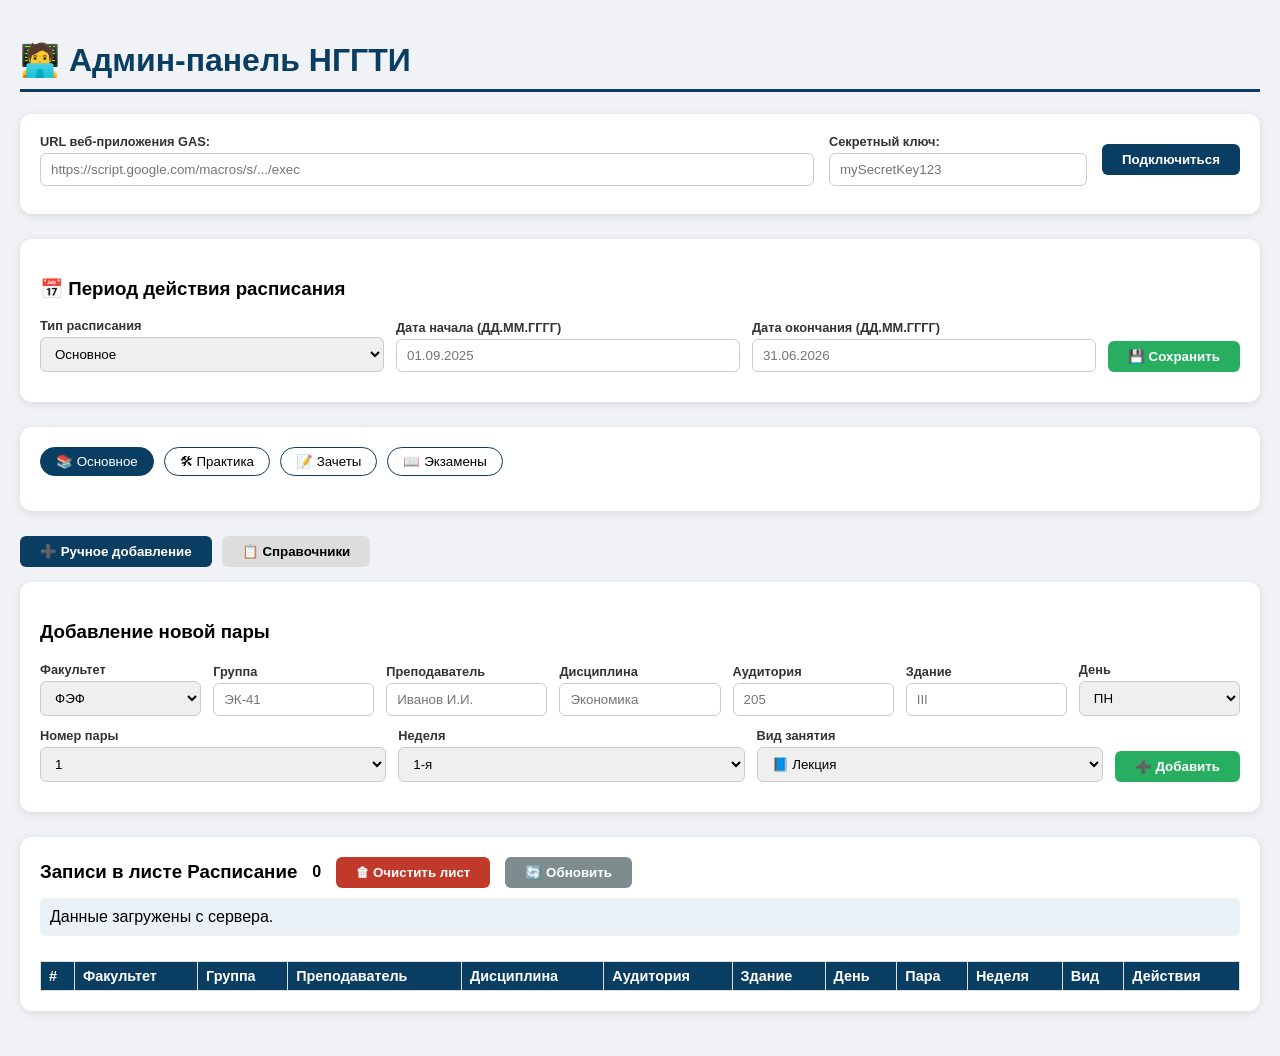
==== admin.html @ 44855886 "1.0" ====
<!DOCTYPE html>
<html lang="ru">
<head>
    <meta charset="UTF-8">
    <meta name="viewport" content="width=device-width, initial-scale=1.0">
    <title>Админ-панель НГГТИ</title>
    <style>
        * { box-sizing: border-box; font-family: 'Segoe UI', Arial, sans-serif; }
        body { background: #f0f2f5; padding: 20px; max-width: 1300px; margin: 0 auto; }
        h1 { color: #0a3d62; border-bottom: 3px solid #0a3d62; padding-bottom: 10px; }
        .container { background: white; padding: 20px; border-radius: 12px; box-shadow: 0 2px 8px rgba(0,0,0,0.1); margin-bottom: 25px; }
        .form-row { display: flex; flex-wrap: wrap; gap: 12px; align-items: end; margin-bottom: 10px; }
        .form-group { flex: 1 0 150px; }
        .form-group label { display: block; font-size: 0.8rem; font-weight: 600; color: #333; margin-bottom: 4px; }
        .form-group input, .form-group select { width: 100%; padding: 8px 10px; border: 1px solid #ccc; border-radius: 6px; }
        .btn { padding: 8px 20px; border: none; border-radius: 6px; color: white; font-weight: 600; cursor: pointer; transition: 0.2s; }
        .btn-primary { background: #0a3d62; }
        .btn-primary:hover { background: #1e5a7a; }
        .btn-danger { background: #c0392b; }
        .btn-danger:hover { background: #a93226; }
        .btn-success { background: #27ae60; }
        .btn-success:hover { background: #1e8449; }
        .btn-secondary { background: #7f8c8d; }
        .btn-secondary:hover { background: #5d6d7e; }
        table { width: 100%; border-collapse: collapse; margin-top: 15px; font-size: 0.9rem; }
        th { background: #0a3d62; color: white; padding: 8px; text-align: left; }
        td, th { padding: 6px 8px; border: 1px solid #ddd; }
        .actions { display: flex; gap: 5px; flex-wrap: wrap; }
        .actions button { padding: 4px 10px; font-size: 0.75rem; }
        #status { padding: 10px; background: #eaf2f8; border-radius: 6px; margin: 10px 0; }
        .flex-row { display: flex; gap: 15px; flex-wrap: wrap; align-items: center; }
        .count { font-weight: 600; }
        .tab { display: flex; gap: 10px; margin-bottom: 15px; flex-wrap: wrap; }
        .tab button { padding: 8px 20px; border: none; background: #ddd; border-radius: 6px; cursor: pointer; font-weight: 600; }
        .tab button.active { background: #0a3d62; color: white; }
        .tab-content { display: none; }
        .tab-content.active { display: block; }
        .sheet-selector { display: flex; gap: 10px; margin-bottom: 15px; flex-wrap: wrap; }
        .sheet-selector button { padding: 6px 15px; border: 1px solid #0a3d62; background: white; border-radius: 20px; cursor: pointer; }
        .sheet-selector button.active { background: #0a3d62; color: white; }
        .ref-table { margin-top: 10px; }
        .ref-table td { padding: 4px 8px; }
        .ref-form { display: flex; gap: 10px; margin-bottom: 10px; flex-wrap: wrap; align-items: center; }
        @media (max-width: 600px) { .form-row { flex-direction: column; } }
    </style>
</head>
<body>

<h1>🧑‍💻 Админ-панель НГГТИ</h1>

<!-- Настройки API -->
<div class="container">
    <div class="flex-row">
        <div class="form-group" style="flex: 3;">
            <label>URL веб-приложения GAS:</label>
            <input type="text" id="apiUrl" placeholder="https://script.google.com/macros/s/.../exec" style="width:100%;">
        </div>
        <div class="form-group" style="flex: 1;">
            <label>Секретный ключ:</label>
            <input type="password" id="apiSecret" placeholder="mySecretKey123">
        </div>
        <button class="btn btn-primary" id="connectBtn">Подключиться</button>
    </div>
    <div id="connectionStatus" style="margin-top:8px; color:#555;"></div>
</div>

<!-- Период действия -->
<div class="container">
    <h3>📅 Период действия расписания</h3>
    <div class="form-row">
        <div class="form-group">
            <label>Тип расписания</label>
            <select id="settingsTypeSelect">
                <option value="Расписание">Основное</option>
                <option value="Практика">Практика</option>
                <option value="Зачеты">Зачеты</option>
                <option value="Экзамены">Экзамены</option>
            </select>
        </div>
        <div class="form-group">
            <label>Дата начала (ДД.ММ.ГГГГ)</label>
            <input type="text" id="startDateInput" placeholder="01.09.2025">
        </div>
        <div class="form-group">
            <label>Дата окончания (ДД.ММ.ГГГГ)</label>
            <input type="text" id="endDateInput" placeholder="31.06.2026">
        </div>
        <div class="form-group" style="flex: 0 0 auto;">
            <button class="btn btn-success" id="saveSettingsBtn">💾 Сохранить</button>
        </div>
    </div>
</div>

<!-- Выбор листа -->
<div class="container">
    <div class="sheet-selector">
        <button class="sheet-btn active" data-sheet="Расписание">📚 Основное</button>
        <button class="sheet-btn" data-sheet="Практика">🛠 Практика</button>
        <button class="sheet-btn" data-sheet="Зачеты">📝 Зачеты</button>
        <button class="sheet-btn" data-sheet="Экзамены">📖 Экзамены</button>
    </div>
</div>

<!-- Вкладки -->
<div class="tab">
    <button class="tab-btn active" data-tab="manual">➕ Ручное добавление</button>
    <button class="tab-btn" data-tab="refs">📋 Справочники</button>
</div>

<!-- ===== ВКЛАДКА: РУЧНОЕ ДОБАВЛЕНИЕ ===== -->
<div id="tab-manual" class="tab-content active">
    <div class="container">
        <h3>Добавление новой пары</h3>
        <div class="form-row">
            <div class="form-group">
                <label>Факультет</label>
                <select id="facultySelect">
                    <option value="ФЭФ">ФЭФ</option>
                    <option value="ГФ">ГФ</option>
                    <option value="ФТСТ">ФТСТ</option>
                </select>
            </div>
            <div class="form-group">
                <label>Группа</label>
                <input list="groupsList" id="groupInput" placeholder="ЭК-41">
                <datalist id="groupsList"></datalist>
            </div>
            <div class="form-group">
                <label>Преподаватель</label>
                <input list="teachersList" id="teacherInput" placeholder="Иванов И.И.">
                <datalist id="teachersList"></datalist>
            </div>
            <div class="form-group">
                <label>Дисциплина</label>
                <input list="subjectsList" id="subjectInput" placeholder="Экономика">
                <datalist id="subjectsList"></datalist>
            </div>
            <div class="form-group">
                <label>Аудитория</label>
                <input list="roomsList" id="roomInput" placeholder="205">
                <datalist id="roomsList"></datalist>
            </div>
            <div class="form-group">
                <label>Здание</label>
                <input list="buildingsList" id="buildingInput" placeholder="III">
                <datalist id="buildingsList"></datalist>
            </div>
            <div class="form-group">
                <label>День</label>
                <select id="daySelect">
                    <option value="ПН">ПН</option><option value="ВТ">ВТ</option>
                    <option value="СР">СР</option><option value="ЧТ">ЧТ</option>
                    <option value="ПТ">ПТ</option><option value="СБ">СБ</option>
                </select>
            </div>
            <div class="form-group">
                <label>Номер пары</label>
                <select id="lessonSelect">
                    <option>1</option><option>2</option><option>3</option><option>4</option>
                    <option>5</option><option>6</option><option>7</option><option>8</option>
                </select>
            </div>
            <div class="form-group">
                <label>Неделя</label>
                <select id="weekSelect">
                    <option value="1">1-я</option>
                    <option value="2">2-я</option>
                </select>
            </div>
            <div class="form-group">
                <label>Вид занятия</label>
                <select id="typeSelect">
                    <option value="лекция">📘 Лекция</option>
                    <option value="практика">📗 Практика</option>
                    <option value="лабораторная">📙 Лабораторная</option>
                </select>
            </div>
            <div class="form-group" style="flex: 0 0 auto;">
                <button class="btn btn-success" id="addBtn">➕ Добавить</button>
            </div>
        </div>
    </div>
</div>

<!-- ===== ВКЛАДКА: СПРАВОЧНИКИ ===== -->
<div id="tab-refs" class="tab-content">
    <div class="container">
        <h3>📋 Справочники</h3>
        <div class="ref-block" data-ref="groups">
            <h4>Группы</h4>
            <div class="ref-form">
                <input type="text" id="newGroup" placeholder="Новая группа">
                <button class="btn btn-success" onclick="addRef('groups', 'newGroup')">➕</button>
            </div>
            <table class="ref-table"><tbody id="groupsTable"></tbody></table>
        </div>
        <div class="ref-block" data-ref="teachers">
            <h4>Преподаватели</h4>
            <div class="ref-form">
                <input type="text" id="newTeacher" placeholder="Новый преподаватель">
                <button class="btn btn-success" onclick="addRef('teachers', 'newTeacher')">➕</button>
            </div>
            <table class="ref-table"><tbody id="teachersTable"></tbody></table>
        </div>
        <div class="ref-block" data-ref="subjects">
            <h4>Дисциплины</h4>
            <div class="ref-form">
                <input type="text" id="newSubject" placeholder="Новая дисциплина">
                <button class="btn btn-success" onclick="addRef('subjects', 'newSubject')">➕</button>
            </div>
            <table class="ref-table"><tbody id="subjectsTable"></tbody></table>
        </div>
        <div class="ref-block" data-ref="rooms">
            <h4>Аудитории (номер, здание)</h4>
            <div class="ref-form">
                <input type="text" id="newRoom" placeholder="Номер аудитории">
                <input type="text" id="newBuilding" placeholder="Здание (римская цифра)">
                <button class="btn btn-success" onclick="addRoomRef()">➕</button>
            </div>
            <table class="ref-table"><tbody id="roomsTable"></tbody></table>
        </div>
    </div>
</div>

<!-- ===== ТАБЛИЦА ЗАПИСЕЙ ===== -->
<div class="container">
    <div class="flex-row">
        <h3 style="margin:0;">Записи в листе <span id="currentSheetName">Расписание</span></h3>
        <span class="count" id="recordCount">0</span>
        <button class="btn btn-danger" id="clearSheetBtn">🗑 Очистить лист</button>
        <button class="btn btn-secondary" id="refreshBtn">🔄 Обновить</button>
    </div>
    <div id="status">Данные загружены с сервера.</div>
    <div style="overflow-x:auto;">
        <table id="dataTable">
            <thead>
                <tr>
                    <th>#</th>
                    <th>Факультет</th><th>Группа</th><th>Преподаватель</th>
                    <th>Дисциплина</th><th>Аудитория</th><th>Здание</th>
                    <th>День</th><th>Пара</th><th>Неделя</th><th>Вид</th><th>Действия</th>
                </tr>
            </thead>
            <tbody id="tableBody">
                <!-- строки -->
            </tbody>
        </table>
    </div>
</div>

<script>
// ===== ГЛОБАЛЬНЫЕ ПЕРЕМЕННЫЕ =====
let apiUrl = '';
let apiSecret = '';
let currentSheet = 'Расписание';
let records = [];
let refs = { groups: [], teachers: [], subjects: [], rooms: [] };
const COLUMNS = ['Факультет','Группа','Преподаватель','Дисциплина','Аудитория','Здание','День_недели','Номер_пары','Неделя','Вид_занятия'];

// ===== ЭЛЕМЕНТЫ =====
const apiUrlInput = document.getElementById('apiUrl');
const apiSecretInput = document.getElementById('apiSecret');
const connectBtn = document.getElementById('connectBtn');
const connectionStatus = document.getElementById('connectionStatus');
const startDateInput = document.getElementById('startDateInput');
const endDateInput = document.getElementById('endDateInput');
const settingsTypeSelect = document.getElementById('settingsTypeSelect');
const saveSettingsBtn = document.getElementById('saveSettingsBtn');
const sheetBtns = document.querySelectorAll('.sheet-btn');
const currentSheetNameSpan = document.getElementById('currentSheetName');
const statusDiv = document.getElementById('status');
const tableBody = document.getElementById('tableBody');
const recordCount = document.getElementById('recordCount');
const refreshBtn = document.getElementById('refreshBtn');
const clearSheetBtn = document.getElementById('clearSheetBtn');

// ===== ФУНКЦИИ РАБОТЫ С API =====
async function callApi(action, data = {}) {
    if (!apiUrl) {
        alert('Сначала подключитесь к API.');
        return null;
    }
    const payload = new URLSearchParams();
    payload.append('action', action);
    payload.append('sheet', currentSheet);
    payload.append('secret', apiSecret);
    if (data.records) payload.append('records', JSON.stringify(data.records));
    if (data.rowIndex) payload.append('rowIndex', data.rowIndex);
    if (data.settings) payload.append('settings', JSON.stringify(data.settings));
    if (data.startDate) payload.append('startDate', data.startDate);
    if (data.endDate) payload.append('endDate', data.endDate);
    if (data.ref) payload.append('ref', JSON.stringify(data.ref));

    try {
        const response = await fetch(apiUrl, {
            method: 'POST',
            headers: { 'Content-Type': 'application/x-www-form-urlencoded' },
            body: payload.toString()
        });
        if (!response.ok) throw new Error(`HTTP ${response.status}`);
        const result = await response.json();
        if (!result.success) throw new Error(result.error || 'Неизвестная ошибка');
        return result.result;
    } catch (err) {
        alert('Ошибка при вызове API: ' + err.message);
        return null;
    }
}

// ===== ЗАГРУЗКА ДАННЫХ =====
async function loadData() {
    if (!apiUrl) return;
    const url = `${apiUrl}?action=getSchedule&sheet=${encodeURIComponent(currentSheet)}`;
    try {
        const resp = await fetch(url);
        if (!resp.ok) throw new Error('Ошибка загрузки');
        const data = await resp.json();
        if (!Array.isArray(data)) {
            console.error('Получен не массив:', data);
            if (data && data.error) {
                throw new Error(data.error);
            }
            throw new Error('Сервер вернул не массив данных. Проверьте лист "' + currentSheet + '".');
        }
        records = data;
        renderTable();
        updateCount();
        statusDiv.textContent = `Загружено ${records.length} записей.`;
    } catch (err) {
        alert('Не удалось загрузить данные: ' + err.message);
        records = [];
        renderTable();
        updateCount();
        statusDiv.textContent = 'Ошибка загрузки';
    }
}

async function loadRefs() {
    if (!apiUrl) return;
    const url = `${apiUrl}?action=getRefs`;
    try {
        const resp = await fetch(url);
        if (!resp.ok) throw new Error('Ошибка загрузки справочников');
        const data = await resp.json();
        refs = data;
        updateDatalists();
        renderRefTables();
    } catch (err) {
        console.warn('Не удалось загрузить справочники:', err);
    }
}

// ===== ОТРИСОВКА ТАБЛИЦЫ =====
function renderTable() {
    if (!Array.isArray(records) || records.length === 0) {
        tableBody.innerHTML = `<tr><td colspan="12" style="text-align:center; color:#999;">Нет записей</td></tr>`;
        return;
    }
    let html = '';
    records.forEach((rec, index) => {
        const rowIndex = index + 2;
        html += `<tr>
            <td>${rowIndex}</td>
            <td>${rec['Факультет'] || ''}</td>
            <td>${rec['Группа'] || ''}</td>
            <td>${rec['Преподаватель'] || ''}</td>
            <td>${rec['Дисциплина'] || ''}</td>
            <td>${rec['Аудитория'] || ''}</td>
            <td>${rec['Здание'] || ''}</td>
            <td>${rec['День_недели'] || ''}</td>
            <td>${rec['Номер_пары'] || ''}</td>
            <td>${rec['Неделя'] || ''}</td>
            <td>${rec['Вид_занятия'] || ''}</td>
            <td class="actions">
                <button class="btn btn-danger" style="padding:2px 8px;" data-rowindex="${rowIndex}">✖</button>
            </td>
        </tr>`;
    });
    tableBody.innerHTML = html;
    document.querySelectorAll('[data-rowindex]').forEach(btn => {
        btn.addEventListener('click', async function() {
            const rowIndex = parseInt(this.dataset.rowindex, 10);
            if (confirm(`Удалить запись в строке ${rowIndex}?`)) {
                const result = await callApi('delete', { rowIndex: rowIndex });
                if (result) {
                    statusDiv.textContent = 'Запись удалена.';
                    loadData();
                }
            }
        });
    });
}

function updateCount() {
    recordCount.textContent = records.length;
}

// ===== ДАТАЛИСТЫ =====
function updateDatalists() {
    const groupsList = document.getElementById('groupsList');
    const teachersList = document.getElementById('teachersList');
    const subjectsList = document.getElementById('subjectsList');
    const roomsList = document.getElementById('roomsList');
    const buildingsList = document.getElementById('buildingsList');

    groupsList.innerHTML = refs.groups.map(g => `<option value="${g}">`).join('');
    teachersList.innerHTML = refs.teachers.map(t => `<option value="${t}">`).join('');
    subjectsList.innerHTML = refs.subjects.map(s => `<option value="${s}">`).join('');
    roomsList.innerHTML = refs.rooms.map(r => `<option value="${r.номер}">`).join('');
    const buildings = [...new Set(refs.rooms.map(r => r.здание).filter(Boolean))];
    buildingsList.innerHTML = buildings.map(b => `<option value="${b}">`).join('');
}

// ===== ОТРИСОВКА СПРАВОЧНИКОВ =====
function renderRefTables() {
    document.getElementById('groupsTable').innerHTML = refs.groups.map(g => `<tr><td>${g}</td></tr>`).join('');
    document.getElementById('teachersTable').innerHTML = refs.teachers.map(t => `<tr><td>${t}</td></tr>`).join('');
    document.getElementById('subjectsTable').innerHTML = refs.subjects.map(s => `<tr><td>${s}</td></tr>`).join('');
    document.getElementById('roomsTable').innerHTML = refs.rooms.map(r => `<tr><td>${r.номер}</td><td>${r.здание}</td></tr>`).join('');
}

// ===== ДОБАВЛЕНИЕ В СПРАВОЧНИК =====
window.addRef = async function(refType, inputId) {
    const input = document.getElementById(inputId);
    const value = input.value.trim();
    if (!value) return;
    const result = await callApi('addRef', { ref: { type: refType, value: value } });
    if (result) {
        input.value = '';
        loadRefs();
    }
};

window.addRoomRef = async function() {
    const room = document.getElementById('newRoom').value.trim();
    const building = document.getElementById('newBuilding').value.trim();
    if (!room) return;
    const result = await callApi('addRef', { ref: { type: 'rooms', value: { номер: room, здание: building } } });
    if (result) {
        document.getElementById('newRoom').value = '';
        document.getElementById('newBuilding').value = '';
        loadRefs();
    }
};

// ===== ПОДКЛЮЧЕНИЕ =====
connectBtn.addEventListener('click', function() {
    apiUrl = apiUrlInput.value.trim();
    apiSecret = apiSecretInput.value.trim();
    if (!apiUrl || !apiSecret) {
        alert('Введите URL и секретный ключ.');
        return;
    }
    localStorage.setItem('apiUrl', apiUrl);
    localStorage.setItem('apiSecret', apiSecret);
    connectionStatus.textContent = 'Подключено. Загружаем данные...';
    loadData().then(() => {
        loadRefs();
        connectionStatus.textContent = '✅ Подключено успешно.';
    });
});

// ===== СОХРАНЕНИЕ НАСТРОЕК =====
saveSettingsBtn.addEventListener('click', async function() {
    const type = settingsTypeSelect.value;
    const start = startDateInput.value.trim();
    const end = endDateInput.value.trim();
    if (!start || !end) {
        alert('Введите обе даты.');
        return;
    }
    const regex = /^\d{2}\.\d{2}\.\d{4}$/;
    if (!regex.test(start) || !regex.test(end)) {
        alert('Даты должны быть в формате ДД.ММ.ГГГГ');
        return;
    }
    const result = await callApi('updateSettings', { settings: { type, start, end } });
    if (result) {
        alert('Настройки сохранены.');
    }
});

// ===== ВЫБОР ЛИСТА =====
sheetBtns.forEach(btn => {
    btn.addEventListener('click', function() {
        sheetBtns.forEach(b => b.classList.remove('active'));
        this.classList.add('active');
        currentSheet = this.dataset.sheet;
        currentSheetNameSpan.textContent = currentSheet;
        loadData();
    });
});

// ===== ОБНОВЛЕНИЕ =====
refreshBtn.addEventListener('click', loadData);

// ===== ОЧИСТКА =====
clearSheetBtn.addEventListener('click', async function() {
    if (!confirm(`Очистить все данные в листе "${currentSheet}"?`)) return;
    const result = await callApi('clear');
    if (result) {
        statusDiv.textContent = 'Лист очищен.';
        loadData();
    }
});

// ===== РУЧНОЕ ДОБАВЛЕНИЕ =====
document.getElementById('addBtn').addEventListener('click', async function() {
    const faculty = document.getElementById('facultySelect').value;
    const group = document.getElementById('groupInput').value.trim();
    const teacher = document.getElementById('teacherInput').value.trim();
    const subject = document.getElementById('subjectInput').value.trim();
    const room = document.getElementById('roomInput').value.trim();
    const building = document.getElementById('buildingInput').value.trim();
    const day = document.getElementById('daySelect').value;
    const lesson = document.getElementById('lessonSelect').value;
    const week = document.getElementById('weekSelect').value;
    const type = document.getElementById('typeSelect').value;

    if (!group || !teacher || !subject) {
        alert('Заполните группу, преподавателя и дисциплину.');
        return;
    }
    const newRecord = {
        'Факультет': faculty,
        'Группа': group,
        'Преподаватель': teacher,
        'Дисциплина': subject,
        'Аудитория': room,
        'Здание': building,
        'День_недели': day,
        'Номер_пары': lesson,
        'Неделя': week,
        'Вид_занятия': type
    };
    const result = await callApi('add', { records: [newRecord] });
    if (result) {
        statusDiv.textContent = `Добавлена запись.`;
        document.getElementById('groupInput').value = '';
        document.getElementById('teacherInput').value = '';
        document.getElementById('subjectInput').value = '';
        document.getElementById('roomInput').value = '';
        document.getElementById('buildingInput').value = '';
        loadData();
        loadRefs();
    }
});

// ===== ВКЛАДКИ =====
document.querySelectorAll('.tab-btn').forEach(btn => {
    btn.addEventListener('click', function() {
        document.querySelectorAll('.tab-btn').forEach(b => b.classList.remove('active'));
        this.classList.add('active');
        const tabId = this.dataset.tab;
        document.querySelectorAll('.tab-content').forEach(el => el.classList.remove('active'));
        document.getElementById('tab-' + tabId).classList.add('active');
        if (tabId === 'refs') loadRefs();
    });
});

// ===== ИНИЦИАЛИЗАЦИЯ =====
if (localStorage.getItem('apiUrl')) {
    apiUrlInput.value = localStorage.getItem('apiUrl');
    apiSecretInput.value = localStorage.getItem('apiSecret');
    connectBtn.click();
}
</script>
</body>
</html>
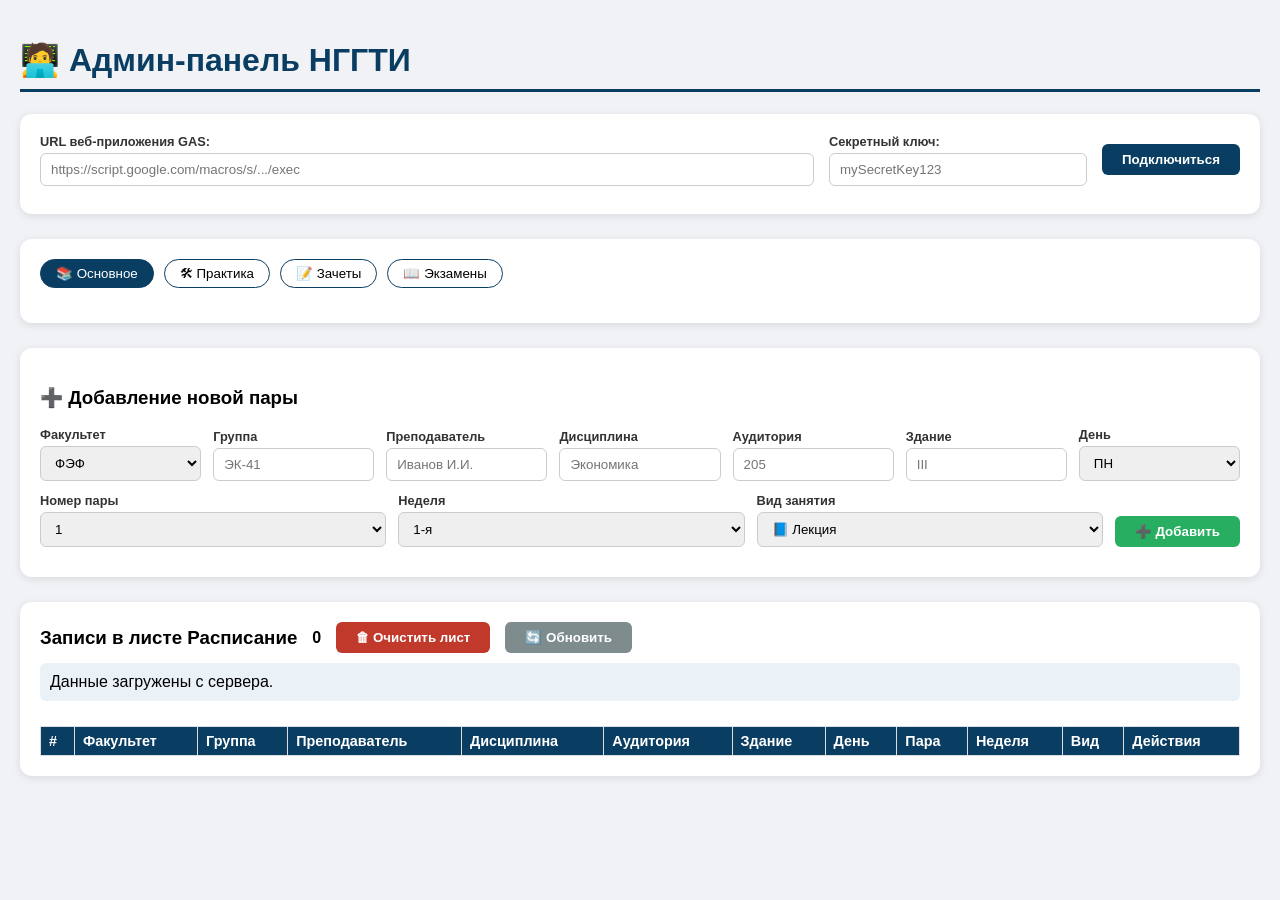
==== commit 23ec949c: "Update admin.html" ====
--- a/admin.html
+++ b/admin.html
@@ -30,17 +30,9 @@
         #status { padding: 10px; background: #eaf2f8; border-radius: 6px; margin: 10px 0; }
         .flex-row { display: flex; gap: 15px; flex-wrap: wrap; align-items: center; }
         .count { font-weight: 600; }
-        .tab { display: flex; gap: 10px; margin-bottom: 15px; flex-wrap: wrap; }
-        .tab button { padding: 8px 20px; border: none; background: #ddd; border-radius: 6px; cursor: pointer; font-weight: 600; }
-        .tab button.active { background: #0a3d62; color: white; }
-        .tab-content { display: none; }
-        .tab-content.active { display: block; }
         .sheet-selector { display: flex; gap: 10px; margin-bottom: 15px; flex-wrap: wrap; }
         .sheet-selector button { padding: 6px 15px; border: 1px solid #0a3d62; background: white; border-radius: 20px; cursor: pointer; }
         .sheet-selector button.active { background: #0a3d62; color: white; }
-        .ref-table { margin-top: 10px; }
-        .ref-table td { padding: 4px 8px; }
-        .ref-form { display: flex; gap: 10px; margin-bottom: 10px; flex-wrap: wrap; align-items: center; }
         @media (max-width: 600px) { .form-row { flex-direction: column; } }
     </style>
 </head>
@@ -62,33 +54,6 @@
         <button class="btn btn-primary" id="connectBtn">Подключиться</button>
     </div>
     <div id="connectionStatus" style="margin-top:8px; color:#555;"></div>
-</div>
-
-<!-- Период действия -->
-<div class="container">
-    <h3>📅 Период действия расписания</h3>
-    <div class="form-row">
-        <div class="form-group">
-            <label>Тип расписания</label>
-            <select id="settingsTypeSelect">
-                <option value="Расписание">Основное</option>
-                <option value="Практика">Практика</option>
-                <option value="Зачеты">Зачеты</option>
-                <option value="Экзамены">Экзамены</option>
-            </select>
-        </div>
-        <div class="form-group">
-            <label>Дата начала (ДД.ММ.ГГГГ)</label>
-            <input type="text" id="startDateInput" placeholder="01.09.2025">
-        </div>
-        <div class="form-group">
-            <label>Дата окончания (ДД.ММ.ГГГГ)</label>
-            <input type="text" id="endDateInput" placeholder="31.06.2026">
-        </div>
-        <div class="form-group" style="flex: 0 0 auto;">
-            <button class="btn btn-success" id="saveSettingsBtn">💾 Сохранить</button>
-        </div>
-    </div>
 </div>
 
 <!-- Выбор листа -->
@@ -101,128 +66,80 @@
     </div>
 </div>
 
-<!-- Вкладки -->
-<div class="tab">
-    <button class="tab-btn active" data-tab="manual">➕ Ручное добавление</button>
-    <button class="tab-btn" data-tab="refs">📋 Справочники</button>
-</div>
-
-<!-- ===== ВКЛАДКА: РУЧНОЕ ДОБАВЛЕНИЕ ===== -->
-<div id="tab-manual" class="tab-content active">
-    <div class="container">
-        <h3>Добавление новой пары</h3>
-        <div class="form-row">
-            <div class="form-group">
-                <label>Факультет</label>
-                <select id="facultySelect">
-                    <option value="ФЭФ">ФЭФ</option>
-                    <option value="ГФ">ГФ</option>
-                    <option value="ФТСТ">ФТСТ</option>
-                </select>
-            </div>
-            <div class="form-group">
-                <label>Группа</label>
-                <input list="groupsList" id="groupInput" placeholder="ЭК-41">
-                <datalist id="groupsList"></datalist>
-            </div>
-            <div class="form-group">
-                <label>Преподаватель</label>
-                <input list="teachersList" id="teacherInput" placeholder="Иванов И.И.">
-                <datalist id="teachersList"></datalist>
-            </div>
-            <div class="form-group">
-                <label>Дисциплина</label>
-                <input list="subjectsList" id="subjectInput" placeholder="Экономика">
-                <datalist id="subjectsList"></datalist>
-            </div>
-            <div class="form-group">
-                <label>Аудитория</label>
-                <input list="roomsList" id="roomInput" placeholder="205">
-                <datalist id="roomsList"></datalist>
-            </div>
-            <div class="form-group">
-                <label>Здание</label>
-                <input list="buildingsList" id="buildingInput" placeholder="III">
-                <datalist id="buildingsList"></datalist>
-            </div>
-            <div class="form-group">
-                <label>День</label>
-                <select id="daySelect">
-                    <option value="ПН">ПН</option><option value="ВТ">ВТ</option>
-                    <option value="СР">СР</option><option value="ЧТ">ЧТ</option>
-                    <option value="ПТ">ПТ</option><option value="СБ">СБ</option>
-                </select>
-            </div>
-            <div class="form-group">
-                <label>Номер пары</label>
-                <select id="lessonSelect">
-                    <option>1</option><option>2</option><option>3</option><option>4</option>
-                    <option>5</option><option>6</option><option>7</option><option>8</option>
-                </select>
-            </div>
-            <div class="form-group">
-                <label>Неделя</label>
-                <select id="weekSelect">
-                    <option value="1">1-я</option>
-                    <option value="2">2-я</option>
-                </select>
-            </div>
-            <div class="form-group">
-                <label>Вид занятия</label>
-                <select id="typeSelect">
-                    <option value="лекция">📘 Лекция</option>
-                    <option value="практика">📗 Практика</option>
-                    <option value="лабораторная">📙 Лабораторная</option>
-                </select>
-            </div>
-            <div class="form-group" style="flex: 0 0 auto;">
-                <button class="btn btn-success" id="addBtn">➕ Добавить</button>
-            </div>
+<!-- Форма добавления -->
+<div class="container">
+    <h3>➕ Добавление новой пары</h3>
+    <div class="form-row">
+        <div class="form-group">
+            <label>Факультет</label>
+            <select id="facultySelect">
+                <option value="ФЭФ">ФЭФ</option>
+                <option value="ГФ">ГФ</option>
+                <option value="ФТСТ">ФТСТ</option>
+            </select>
+        </div>
+        <div class="form-group">
+            <label>Группа</label>
+            <input list="groupsList" id="groupInput" placeholder="ЭК-41">
+            <datalist id="groupsList"></datalist>
+        </div>
+        <div class="form-group">
+            <label>Преподаватель</label>
+            <input list="teachersList" id="teacherInput" placeholder="Иванов И.И.">
+            <datalist id="teachersList"></datalist>
+        </div>
+        <div class="form-group">
+            <label>Дисциплина</label>
+            <input list="subjectsList" id="subjectInput" placeholder="Экономика">
+            <datalist id="subjectsList"></datalist>
+        </div>
+        <div class="form-group">
+            <label>Аудитория</label>
+            <input list="roomsList" id="roomInput" placeholder="205">
+            <datalist id="roomsList"></datalist>
+        </div>
+        <div class="form-group">
+            <label>Здание</label>
+            <input list="buildingsList" id="buildingInput" placeholder="III">
+            <datalist id="buildingsList"></datalist>
+        </div>
+        <div class="form-group">
+            <label>День</label>
+            <select id="daySelect">
+                <option value="ПН">ПН</option><option value="ВТ">ВТ</option>
+                <option value="СР">СР</option><option value="ЧТ">ЧТ</option>
+                <option value="ПТ">ПТ</option><option value="СБ">СБ</option>
+            </select>
+        </div>
+        <div class="form-group">
+            <label>Номер пары</label>
+            <select id="lessonSelect">
+                <option>1</option><option>2</option><option>3</option><option>4</option>
+                <option>5</option><option>6</option><option>7</option><option>8</option>
+            </select>
+        </div>
+        <div class="form-group">
+            <label>Неделя</label>
+            <select id="weekSelect">
+                <option value="1">1-я</option>
+                <option value="2">2-я</option>
+            </select>
+        </div>
+        <div class="form-group">
+            <label>Вид занятия</label>
+            <select id="typeSelect">
+                <option value="лекция">📘 Лекция</option>
+                <option value="практика">📗 Практика</option>
+                <option value="лабораторная">📙 Лабораторная</option>
+            </select>
+        </div>
+        <div class="form-group" style="flex: 0 0 auto;">
+            <button class="btn btn-success" id="addBtn">➕ Добавить</button>
         </div>
     </div>
 </div>
 
-<!-- ===== ВКЛАДКА: СПРАВОЧНИКИ ===== -->
-<div id="tab-refs" class="tab-content">
-    <div class="container">
-        <h3>📋 Справочники</h3>
-        <div class="ref-block" data-ref="groups">
-            <h4>Группы</h4>
-            <div class="ref-form">
-                <input type="text" id="newGroup" placeholder="Новая группа">
-                <button class="btn btn-success" onclick="addRef('groups', 'newGroup')">➕</button>
-            </div>
-            <table class="ref-table"><tbody id="groupsTable"></tbody></table>
-        </div>
-        <div class="ref-block" data-ref="teachers">
-            <h4>Преподаватели</h4>
-            <div class="ref-form">
-                <input type="text" id="newTeacher" placeholder="Новый преподаватель">
-                <button class="btn btn-success" onclick="addRef('teachers', 'newTeacher')">➕</button>
-            </div>
-            <table class="ref-table"><tbody id="teachersTable"></tbody></table>
-        </div>
-        <div class="ref-block" data-ref="subjects">
-            <h4>Дисциплины</h4>
-            <div class="ref-form">
-                <input type="text" id="newSubject" placeholder="Новая дисциплина">
-                <button class="btn btn-success" onclick="addRef('subjects', 'newSubject')">➕</button>
-            </div>
-            <table class="ref-table"><tbody id="subjectsTable"></tbody></table>
-        </div>
-        <div class="ref-block" data-ref="rooms">
-            <h4>Аудитории (номер, здание)</h4>
-            <div class="ref-form">
-                <input type="text" id="newRoom" placeholder="Номер аудитории">
-                <input type="text" id="newBuilding" placeholder="Здание (римская цифра)">
-                <button class="btn btn-success" onclick="addRoomRef()">➕</button>
-            </div>
-            <table class="ref-table"><tbody id="roomsTable"></tbody></table>
-        </div>
-    </div>
-</div>
-
-<!-- ===== ТАБЛИЦА ЗАПИСЕЙ ===== -->
+<!-- Таблица записей -->
 <div class="container">
     <div class="flex-row">
         <h3 style="margin:0;">Записи в листе <span id="currentSheetName">Расписание</span></h3>
@@ -255,17 +172,12 @@
 let currentSheet = 'Расписание';
 let records = [];
 let refs = { groups: [], teachers: [], subjects: [], rooms: [] };
-const COLUMNS = ['Факультет','Группа','Преподаватель','Дисциплина','Аудитория','Здание','День_недели','Номер_пары','Неделя','Вид_занятия'];
 
 // ===== ЭЛЕМЕНТЫ =====
 const apiUrlInput = document.getElementById('apiUrl');
 const apiSecretInput = document.getElementById('apiSecret');
 const connectBtn = document.getElementById('connectBtn');
 const connectionStatus = document.getElementById('connectionStatus');
-const startDateInput = document.getElementById('startDateInput');
-const endDateInput = document.getElementById('endDateInput');
-const settingsTypeSelect = document.getElementById('settingsTypeSelect');
-const saveSettingsBtn = document.getElementById('saveSettingsBtn');
 const sheetBtns = document.querySelectorAll('.sheet-btn');
 const currentSheetNameSpan = document.getElementById('currentSheetName');
 const statusDiv = document.getElementById('status');
@@ -286,10 +198,6 @@
     payload.append('secret', apiSecret);
     if (data.records) payload.append('records', JSON.stringify(data.records));
     if (data.rowIndex) payload.append('rowIndex', data.rowIndex);
-    if (data.settings) payload.append('settings', JSON.stringify(data.settings));
-    if (data.startDate) payload.append('startDate', data.startDate);
-    if (data.endDate) payload.append('endDate', data.endDate);
-    if (data.ref) payload.append('ref', JSON.stringify(data.ref));
 
     try {
         const response = await fetch(apiUrl, {
@@ -317,9 +225,6 @@
         const data = await resp.json();
         if (!Array.isArray(data)) {
             console.error('Получен не массив:', data);
-            if (data && data.error) {
-                throw new Error(data.error);
-            }
             throw new Error('Сервер вернул не массив данных. Проверьте лист "' + currentSheet + '".');
         }
         records = data;
@@ -344,7 +249,6 @@
         const data = await resp.json();
         refs = data;
         updateDatalists();
-        renderRefTables();
     } catch (err) {
         console.warn('Не удалось загрузить справочники:', err);
     }
@@ -411,38 +315,6 @@
     buildingsList.innerHTML = buildings.map(b => `<option value="${b}">`).join('');
 }
 
-// ===== ОТРИСОВКА СПРАВОЧНИКОВ =====
-function renderRefTables() {
-    document.getElementById('groupsTable').innerHTML = refs.groups.map(g => `<tr><td>${g}</td></tr>`).join('');
-    document.getElementById('teachersTable').innerHTML = refs.teachers.map(t => `<tr><td>${t}</td></tr>`).join('');
-    document.getElementById('subjectsTable').innerHTML = refs.subjects.map(s => `<tr><td>${s}</td></tr>`).join('');
-    document.getElementById('roomsTable').innerHTML = refs.rooms.map(r => `<tr><td>${r.номер}</td><td>${r.здание}</td></tr>`).join('');
-}
-
-// ===== ДОБАВЛЕНИЕ В СПРАВОЧНИК =====
-window.addRef = async function(refType, inputId) {
-    const input = document.getElementById(inputId);
-    const value = input.value.trim();
-    if (!value) return;
-    const result = await callApi('addRef', { ref: { type: refType, value: value } });
-    if (result) {
-        input.value = '';
-        loadRefs();
-    }
-};
-
-window.addRoomRef = async function() {
-    const room = document.getElementById('newRoom').value.trim();
-    const building = document.getElementById('newBuilding').value.trim();
-    if (!room) return;
-    const result = await callApi('addRef', { ref: { type: 'rooms', value: { номер: room, здание: building } } });
-    if (result) {
-        document.getElementById('newRoom').value = '';
-        document.getElementById('newBuilding').value = '';
-        loadRefs();
-    }
-};
-
 // ===== ПОДКЛЮЧЕНИЕ =====
 connectBtn.addEventListener('click', function() {
     apiUrl = apiUrlInput.value.trim();
@@ -458,26 +330,6 @@
         loadRefs();
         connectionStatus.textContent = '✅ Подключено успешно.';
     });
-});
-
-// ===== СОХРАНЕНИЕ НАСТРОЕК =====
-saveSettingsBtn.addEventListener('click', async function() {
-    const type = settingsTypeSelect.value;
-    const start = startDateInput.value.trim();
-    const end = endDateInput.value.trim();
-    if (!start || !end) {
-        alert('Введите обе даты.');
-        return;
-    }
-    const regex = /^\d{2}\.\d{2}\.\d{4}$/;
-    if (!regex.test(start) || !regex.test(end)) {
-        alert('Даты должны быть в формате ДД.ММ.ГГГГ');
-        return;
-    }
-    const result = await callApi('updateSettings', { settings: { type, start, end } });
-    if (result) {
-        alert('Настройки сохранены.');
-    }
 });
 
 // ===== ВЫБОР ЛИСТА =====
@@ -546,18 +398,6 @@
     }
 });
 
-// ===== ВКЛАДКИ =====
-document.querySelectorAll('.tab-btn').forEach(btn => {
-    btn.addEventListener('click', function() {
-        document.querySelectorAll('.tab-btn').forEach(b => b.classList.remove('active'));
-        this.classList.add('active');
-        const tabId = this.dataset.tab;
-        document.querySelectorAll('.tab-content').forEach(el => el.classList.remove('active'));
-        document.getElementById('tab-' + tabId).classList.add('active');
-        if (tabId === 'refs') loadRefs();
-    });
-});
-
 // ===== ИНИЦИАЛИЗАЦИЯ =====
 if (localStorage.getItem('apiUrl')) {
     apiUrlInput.value = localStorage.getItem('apiUrl');
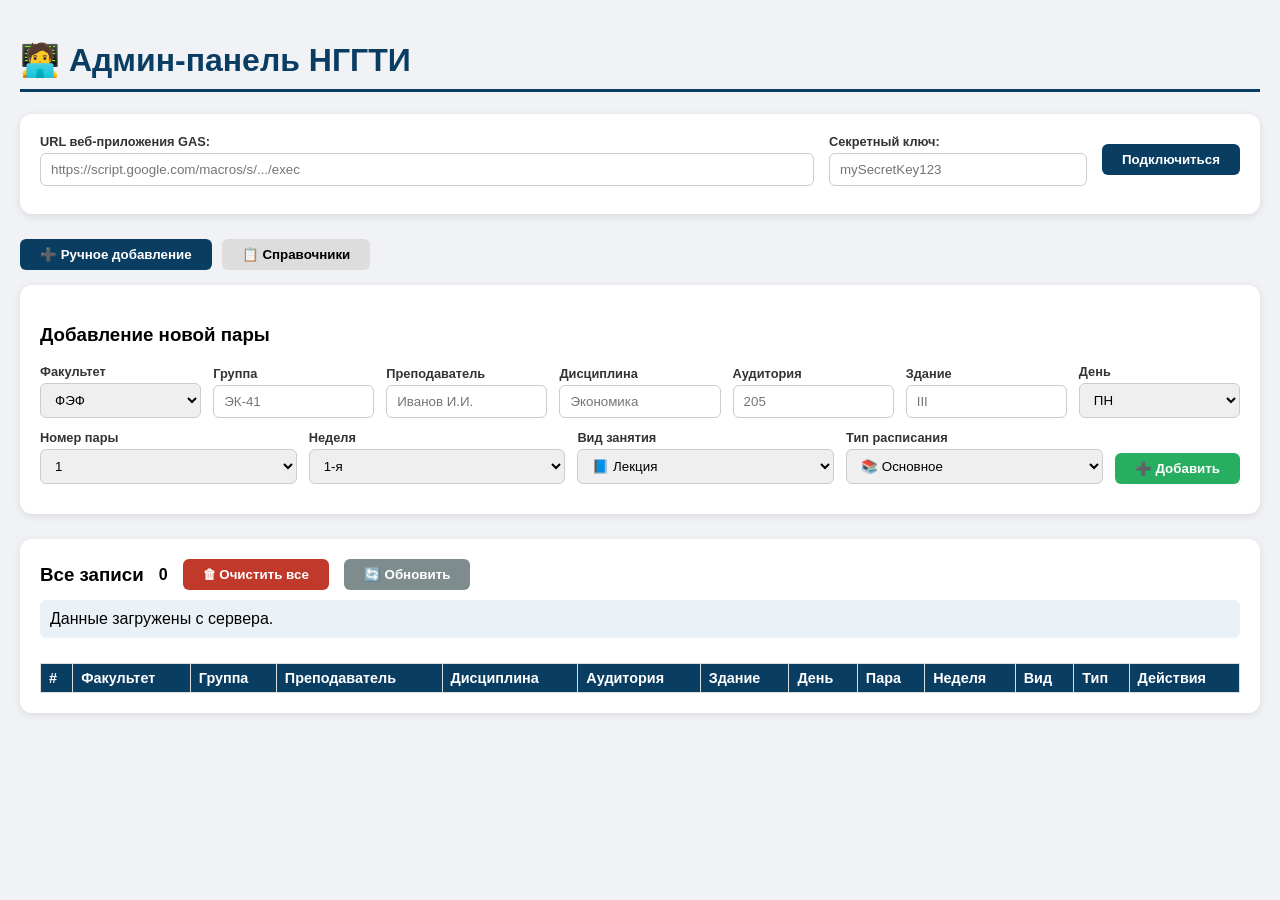
==== commit 2fdffad8: "п" ====
--- a/admin.html
+++ b/admin.html
@@ -30,9 +30,13 @@
         #status { padding: 10px; background: #eaf2f8; border-radius: 6px; margin: 10px 0; }
         .flex-row { display: flex; gap: 15px; flex-wrap: wrap; align-items: center; }
         .count { font-weight: 600; }
-        .sheet-selector { display: flex; gap: 10px; margin-bottom: 15px; flex-wrap: wrap; }
-        .sheet-selector button { padding: 6px 15px; border: 1px solid #0a3d62; background: white; border-radius: 20px; cursor: pointer; }
-        .sheet-selector button.active { background: #0a3d62; color: white; }
+        .tab { display: flex; gap: 10px; margin-bottom: 15px; flex-wrap: wrap; }
+        .tab button { padding: 8px 20px; border: none; background: #ddd; border-radius: 6px; cursor: pointer; font-weight: 600; }
+        .tab button.active { background: #0a3d62; color: white; }
+        .tab-content { display: none; }
+        .tab-content.active { display: block; }
+        .ref-table { margin-top: 10px; width: 100%; }
+        .ref-table td { padding: 4px 8px; }
         @media (max-width: 600px) { .form-row { flex-direction: column; } }
     </style>
 </head>
@@ -56,95 +60,125 @@
     <div id="connectionStatus" style="margin-top:8px; color:#555;"></div>
 </div>
 
-<!-- Выбор листа -->
-<div class="container">
-    <div class="sheet-selector">
-        <button class="sheet-btn active" data-sheet="Расписание">📚 Основное</button>
-        <button class="sheet-btn" data-sheet="Практика">🛠 Практика</button>
-        <button class="sheet-btn" data-sheet="Зачеты">📝 Зачеты</button>
-        <button class="sheet-btn" data-sheet="Экзамены">📖 Экзамены</button>
+<!-- Вкладки -->
+<div class="tab">
+    <button class="tab-btn active" data-tab="manual">➕ Ручное добавление</button>
+    <button class="tab-btn" data-tab="refs">📋 Справочники</button>
+</div>
+
+<!-- ===== ВКЛАДКА: РУЧНОЕ ДОБАВЛЕНИЕ ===== -->
+<div id="tab-manual" class="tab-content active">
+    <div class="container">
+        <h3>Добавление новой пары</h3>
+        <div class="form-row">
+            <div class="form-group">
+                <label>Факультет</label>
+                <select id="facultySelect">
+                    <option value="ФЭФ">ФЭФ</option>
+                    <option value="ГФ">ГФ</option>
+                    <option value="ФТСТ">ФТСТ</option>
+                </select>
+            </div>
+            <div class="form-group">
+                <label>Группа</label>
+                <input list="groupsList" id="groupInput" placeholder="ЭК-41">
+                <datalist id="groupsList"></datalist>
+            </div>
+            <div class="form-group">
+                <label>Преподаватель</label>
+                <input list="teachersList" id="teacherInput" placeholder="Иванов И.И.">
+                <datalist id="teachersList"></datalist>
+            </div>
+            <div class="form-group">
+                <label>Дисциплина</label>
+                <input list="subjectsList" id="subjectInput" placeholder="Экономика">
+                <datalist id="subjectsList"></datalist>
+            </div>
+            <div class="form-group">
+                <label>Аудитория</label>
+                <input list="roomsList" id="roomInput" placeholder="205">
+                <datalist id="roomsList"></datalist>
+            </div>
+            <div class="form-group">
+                <label>Здание</label>
+                <input list="buildingsList" id="buildingInput" placeholder="III">
+                <datalist id="buildingsList"></datalist>
+            </div>
+            <div class="form-group">
+                <label>День</label>
+                <select id="daySelect">
+                    <option value="ПН">ПН</option><option value="ВТ">ВТ</option>
+                    <option value="СР">СР</option><option value="ЧТ">ЧТ</option>
+                    <option value="ПТ">ПТ</option><option value="СБ">СБ</option>
+                </select>
+            </div>
+            <div class="form-group">
+                <label>Номер пары</label>
+                <select id="lessonSelect">
+                    <option>1</option><option>2</option><option>3</option><option>4</option>
+                    <option>5</option><option>6</option><option>7</option><option>8</option>
+                </select>
+            </div>
+            <div class="form-group">
+                <label>Неделя</label>
+                <select id="weekSelect">
+                    <option value="1">1-я</option>
+                    <option value="2">2-я</option>
+                </select>
+            </div>
+            <div class="form-group">
+                <label>Вид занятия</label>
+                <select id="typeSelect">
+                    <option value="лекция">📘 Лекция</option>
+                    <option value="практика">📗 Практика</option>
+                    <option value="лабораторная">📙 Лабораторная</option>
+                </select>
+            </div>
+            <div class="form-group">
+                <label>Тип расписания</label>
+                <select id="kindSelect">
+                    <option value="Основное">📚 Основное</option>
+                    <option value="Практика">🛠 Практика</option>
+                    <option value="Зачет">📝 Зачет</option>
+                    <option value="Экзамен">📖 Экзамен</option>
+                </select>
+            </div>
+            <div class="form-group" style="flex: 0 0 auto;">
+                <button class="btn btn-success" id="addBtn">➕ Добавить</button>
+            </div>
+        </div>
     </div>
 </div>
 
-<!-- Форма добавления -->
-<div class="container">
-    <h3>➕ Добавление новой пары</h3>
-    <div class="form-row">
-        <div class="form-group">
-            <label>Факультет</label>
-            <select id="facultySelect">
-                <option value="ФЭФ">ФЭФ</option>
-                <option value="ГФ">ГФ</option>
-                <option value="ФТСТ">ФТСТ</option>
-            </select>
-        </div>
-        <div class="form-group">
-            <label>Группа</label>
-            <input list="groupsList" id="groupInput" placeholder="ЭК-41">
-            <datalist id="groupsList"></datalist>
-        </div>
-        <div class="form-group">
-            <label>Преподаватель</label>
-            <input list="teachersList" id="teacherInput" placeholder="Иванов И.И.">
-            <datalist id="teachersList"></datalist>
-        </div>
-        <div class="form-group">
-            <label>Дисциплина</label>
-            <input list="subjectsList" id="subjectInput" placeholder="Экономика">
-            <datalist id="subjectsList"></datalist>
-        </div>
-        <div class="form-group">
-            <label>Аудитория</label>
-            <input list="roomsList" id="roomInput" placeholder="205">
-            <datalist id="roomsList"></datalist>
-        </div>
-        <div class="form-group">
-            <label>Здание</label>
-            <input list="buildingsList" id="buildingInput" placeholder="III">
-            <datalist id="buildingsList"></datalist>
-        </div>
-        <div class="form-group">
-            <label>День</label>
-            <select id="daySelect">
-                <option value="ПН">ПН</option><option value="ВТ">ВТ</option>
-                <option value="СР">СР</option><option value="ЧТ">ЧТ</option>
-                <option value="ПТ">ПТ</option><option value="СБ">СБ</option>
-            </select>
-        </div>
-        <div class="form-group">
-            <label>Номер пары</label>
-            <select id="lessonSelect">
-                <option>1</option><option>2</option><option>3</option><option>4</option>
-                <option>5</option><option>6</option><option>7</option><option>8</option>
-            </select>
-        </div>
-        <div class="form-group">
-            <label>Неделя</label>
-            <select id="weekSelect">
-                <option value="1">1-я</option>
-                <option value="2">2-я</option>
-            </select>
-        </div>
-        <div class="form-group">
-            <label>Вид занятия</label>
-            <select id="typeSelect">
-                <option value="лекция">📘 Лекция</option>
-                <option value="практика">📗 Практика</option>
-                <option value="лабораторная">📙 Лабораторная</option>
-            </select>
-        </div>
-        <div class="form-group" style="flex: 0 0 auto;">
-            <button class="btn btn-success" id="addBtn">➕ Добавить</button>
+<!-- ===== ВКЛАДКА: СПРАВОЧНИКИ ===== -->
+<div id="tab-refs" class="tab-content">
+    <div class="container">
+        <h3>📋 Справочники (только просмотр)</h3>
+        <div>
+            <h4>Группы</h4>
+            <table class="ref-table"><tbody id="groupsTable"></tbody></table>
+        </div>
+        <div>
+            <h4>Преподаватели</h4>
+            <table class="ref-table"><tbody id="teachersTable"></tbody></table>
+        </div>
+        <div>
+            <h4>Дисциплины</h4>
+            <table class="ref-table"><tbody id="subjectsTable"></tbody></table>
+        </div>
+        <div>
+            <h4>Аудитории (номер, здание)</h4>
+            <table class="ref-table"><tbody id="roomsTable"></tbody></table>
         </div>
     </div>
 </div>
 
-<!-- Таблица записей -->
+<!-- ===== ТАБЛИЦА ЗАПИСЕЙ ===== -->
 <div class="container">
     <div class="flex-row">
-        <h3 style="margin:0;">Записи в листе <span id="currentSheetName">Расписание</span></h3>
+        <h3 style="margin:0;">Все записи</h3>
         <span class="count" id="recordCount">0</span>
-        <button class="btn btn-danger" id="clearSheetBtn">🗑 Очистить лист</button>
+        <button class="btn btn-danger" id="clearSheetBtn">🗑 Очистить все</button>
         <button class="btn btn-secondary" id="refreshBtn">🔄 Обновить</button>
     </div>
     <div id="status">Данные загружены с сервера.</div>
@@ -155,7 +189,7 @@
                     <th>#</th>
                     <th>Факультет</th><th>Группа</th><th>Преподаватель</th>
                     <th>Дисциплина</th><th>Аудитория</th><th>Здание</th>
-                    <th>День</th><th>Пара</th><th>Неделя</th><th>Вид</th><th>Действия</th>
+                    <th>День</th><th>Пара</th><th>Неделя</th><th>Вид</th><th>Тип</th><th>Действия</th>
                 </tr>
             </thead>
             <tbody id="tableBody">
@@ -169,7 +203,6 @@
 // ===== ГЛОБАЛЬНЫЕ ПЕРЕМЕННЫЕ =====
 let apiUrl = '';
 let apiSecret = '';
-let currentSheet = 'Расписание';
 let records = [];
 let refs = { groups: [], teachers: [], subjects: [], rooms: [] };
 
@@ -178,8 +211,6 @@
 const apiSecretInput = document.getElementById('apiSecret');
 const connectBtn = document.getElementById('connectBtn');
 const connectionStatus = document.getElementById('connectionStatus');
-const sheetBtns = document.querySelectorAll('.sheet-btn');
-const currentSheetNameSpan = document.getElementById('currentSheetName');
 const statusDiv = document.getElementById('status');
 const tableBody = document.getElementById('tableBody');
 const recordCount = document.getElementById('recordCount');
@@ -194,7 +225,6 @@
     }
     const payload = new URLSearchParams();
     payload.append('action', action);
-    payload.append('sheet', currentSheet);
     payload.append('secret', apiSecret);
     if (data.records) payload.append('records', JSON.stringify(data.records));
     if (data.rowIndex) payload.append('rowIndex', data.rowIndex);
@@ -218,14 +248,14 @@
 // ===== ЗАГРУЗКА ДАННЫХ =====
 async function loadData() {
     if (!apiUrl) return;
-    const url = `${apiUrl}?action=getSchedule&sheet=${encodeURIComponent(currentSheet)}`;
+    const url = `${apiUrl}?action=getSchedule`;
     try {
         const resp = await fetch(url);
         if (!resp.ok) throw new Error('Ошибка загрузки');
         const data = await resp.json();
         if (!Array.isArray(data)) {
             console.error('Получен не массив:', data);
-            throw new Error('Сервер вернул не массив данных. Проверьте лист "' + currentSheet + '".');
+            throw new Error('Сервер вернул не массив данных.');
         }
         records = data;
         renderTable();
@@ -249,6 +279,7 @@
         const data = await resp.json();
         refs = data;
         updateDatalists();
+        renderRefTables();
     } catch (err) {
         console.warn('Не удалось загрузить справочники:', err);
     }
@@ -257,7 +288,7 @@
 // ===== ОТРИСОВКА ТАБЛИЦЫ =====
 function renderTable() {
     if (!Array.isArray(records) || records.length === 0) {
-        tableBody.innerHTML = `<tr><td colspan="12" style="text-align:center; color:#999;">Нет записей</td></tr>`;
+        tableBody.innerHTML = `<tr><td colspan="13" style="text-align:center; color:#999;">Нет записей</td></tr>`;
         return;
     }
     let html = '';
@@ -275,6 +306,7 @@
             <td>${rec['Номер_пары'] || ''}</td>
             <td>${rec['Неделя'] || ''}</td>
             <td>${rec['Вид_занятия'] || ''}</td>
+            <td>${rec['Тип'] || ''}</td>
             <td class="actions">
                 <button class="btn btn-danger" style="padding:2px 8px;" data-rowindex="${rowIndex}">✖</button>
             </td>
@@ -315,6 +347,14 @@
     buildingsList.innerHTML = buildings.map(b => `<option value="${b}">`).join('');
 }
 
+// ===== ОТРИСОВКА СПРАВОЧНИКОВ =====
+function renderRefTables() {
+    document.getElementById('groupsTable').innerHTML = refs.groups.map(g => `<tr><td>${g}</td></tr>`).join('');
+    document.getElementById('teachersTable').innerHTML = refs.teachers.map(t => `<tr><td>${t}</td></tr>`).join('');
+    document.getElementById('subjectsTable').innerHTML = refs.subjects.map(s => `<tr><td>${s}</td></tr>`).join('');
+    document.getElementById('roomsTable').innerHTML = refs.rooms.map(r => `<tr><td>${r.номер}</td><td>${r.здание}</td></tr>`).join('');
+}
+
 // ===== ПОДКЛЮЧЕНИЕ =====
 connectBtn.addEventListener('click', function() {
     apiUrl = apiUrlInput.value.trim();
@@ -332,26 +372,15 @@
     });
 });
 
-// ===== ВЫБОР ЛИСТА =====
-sheetBtns.forEach(btn => {
-    btn.addEventListener('click', function() {
-        sheetBtns.forEach(b => b.classList.remove('active'));
-        this.classList.add('active');
-        currentSheet = this.dataset.sheet;
-        currentSheetNameSpan.textContent = currentSheet;
-        loadData();
-    });
-});
-
 // ===== ОБНОВЛЕНИЕ =====
 refreshBtn.addEventListener('click', loadData);
 
 // ===== ОЧИСТКА =====
 clearSheetBtn.addEventListener('click', async function() {
-    if (!confirm(`Очистить все данные в листе "${currentSheet}"?`)) return;
+    if (!confirm(`Очистить все данные?`)) return;
     const result = await callApi('clear');
     if (result) {
-        statusDiv.textContent = 'Лист очищен.';
+        statusDiv.textContent = 'Все данные очищены.';
         loadData();
     }
 });
@@ -368,6 +397,7 @@
     const lesson = document.getElementById('lessonSelect').value;
     const week = document.getElementById('weekSelect').value;
     const type = document.getElementById('typeSelect').value;
+    const kind = document.getElementById('kindSelect').value;
 
     if (!group || !teacher || !subject) {
         alert('Заполните группу, преподавателя и дисциплину.');
@@ -383,7 +413,8 @@
         'День_недели': day,
         'Номер_пары': lesson,
         'Неделя': week,
-        'Вид_занятия': type
+        'Вид_занятия': type,
+        'Тип': kind
     };
     const result = await callApi('add', { records: [newRecord] });
     if (result) {
@@ -398,6 +429,18 @@
     }
 });
 
+// ===== ВКЛАДКИ =====
+document.querySelectorAll('.tab-btn').forEach(btn => {
+    btn.addEventListener('click', function() {
+        document.querySelectorAll('.tab-btn').forEach(b => b.classList.remove('active'));
+        this.classList.add('active');
+        const tabId = this.dataset.tab;
+        document.querySelectorAll('.tab-content').forEach(el => el.classList.remove('active'));
+        document.getElementById('tab-' + tabId).classList.add('active');
+        if (tabId === 'refs') loadRefs();
+    });
+});
+
 // ===== ИНИЦИАЛИЗАЦИЯ =====
 if (localStorage.getItem('apiUrl')) {
     apiUrlInput.value = localStorage.getItem('apiUrl');
